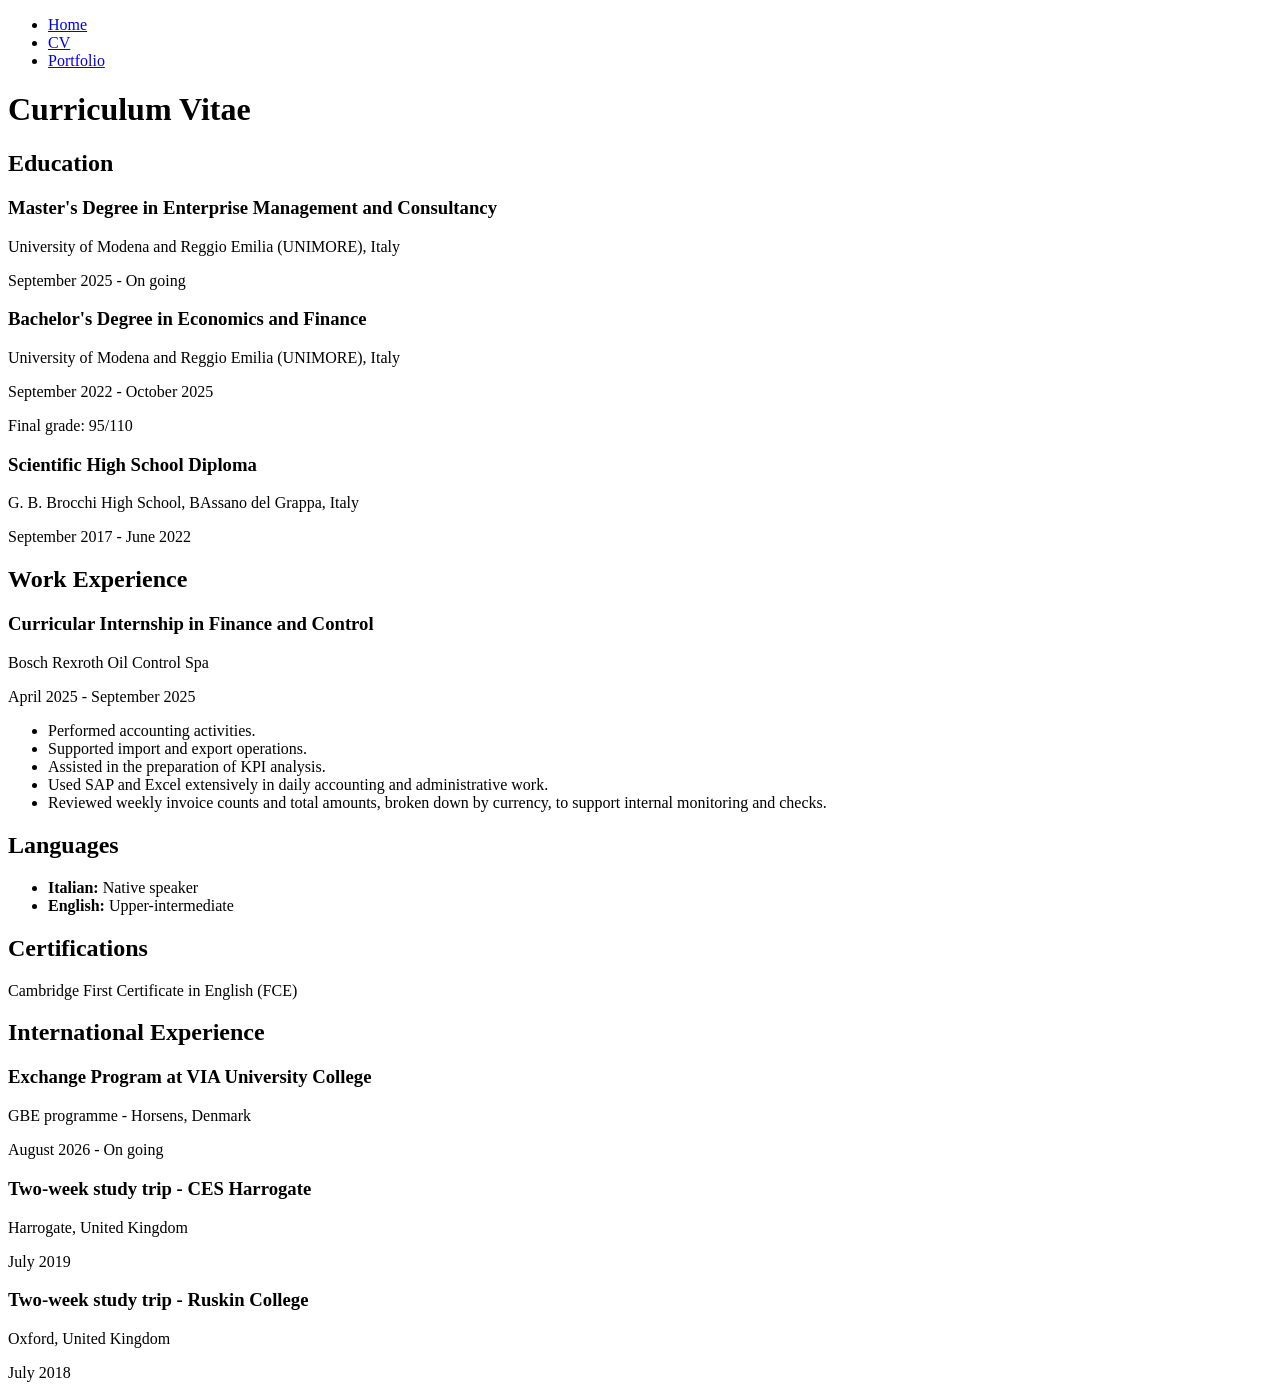
==== cv.html @ c20ce1e0 "Add files via upload" ====
<!doctype html>
<html lang="en">
  <head>
    <meta charset="UTF-8" />
    <meta name="viewport" content="width=device-width, initial-scale=1.0" />
    <title>CV - Vittorio de Leonardis</title>
    <link rel="stylesheet" href="css/style.css" />
  </head>
  <body>
    <header>
      <nav>
        <ul>
          <li><a href="index.html">Home</a></li>
          <li><a href="cv.html" aria-current="page">CV</a></li>
          <li><a href="portfolio.html">Portfolio</a></li>
        </ul>
      </nav>
    </header>
    <main class="cv-page">
      <h1>Curriculum Vitae</h1>
      <section>
        <h2>Education</h2>

        <h3>Master's Degree in Enterprise Management and Consultancy</h3>
        <p>University of Modena and Reggio Emilia (UNIMORE), Italy</p>
        <p>September 2025 - On going</p>

        <h3>Bachelor's Degree in Economics and Finance</h3>
        <p>University of Modena and Reggio Emilia (UNIMORE), Italy</p>
        <p>September 2022 - October 2025</p>
        <p>Final grade: 95/110</p>

        <h3>Scientific High School Diploma</h3>
        <p>G. B. Brocchi High School, BAssano del Grappa, Italy</p>
        <p>September 2017 - June 2022</p>
      </section>
      <section>
        <h2>Work Experience</h2>

        <h3>Curricular Internship in Finance and Control</h3>
        <p>Bosch Rexroth Oil Control Spa</p>
        <p>April 2025 - September 2025</p>
        <ul>
          <li>Performed accounting activities.</li>
          <li>Supported import and export operations.</li>
          <li>Assisted in the preparation of KPI analysis.</li>
          <li>
            Used SAP and Excel extensively in daily accounting and
            administrative work.
          </li>
          <li>
            Reviewed weekly invoice counts and total amounts, broken down by
            currency, to support internal monitoring and checks.
          </li>
        </ul>
      </section>
      <section>
        <h2>Languages</h2>
        <ul>
          <li><strong>Italian:</strong> Native speaker</li>
          <li><strong>English:</strong> Upper-intermediate</li>
        </ul>
      </section>
      <section>
        <h2>Certifications</h2>
        <p>Cambridge First Certificate in English (FCE)</p>
      </section>
      <section>
        <h2>International Experience</h2>
        <h3>Exchange Program at VIA University College</h3>
        <p>GBE programme - Horsens, Denmark</p>
        <p>August 2026 - On going</p>
        <h3>Two-week study trip - CES Harrogate</h3>
        <p>Harrogate, United Kingdom</p>
        <p>July 2019</p>
        <h3>Two-week study trip - Ruskin College</h3>
        <p>Oxford, United Kingdom</p>
        <p>July 2018</p>
      </section>
    </main>
  </body>
</html>
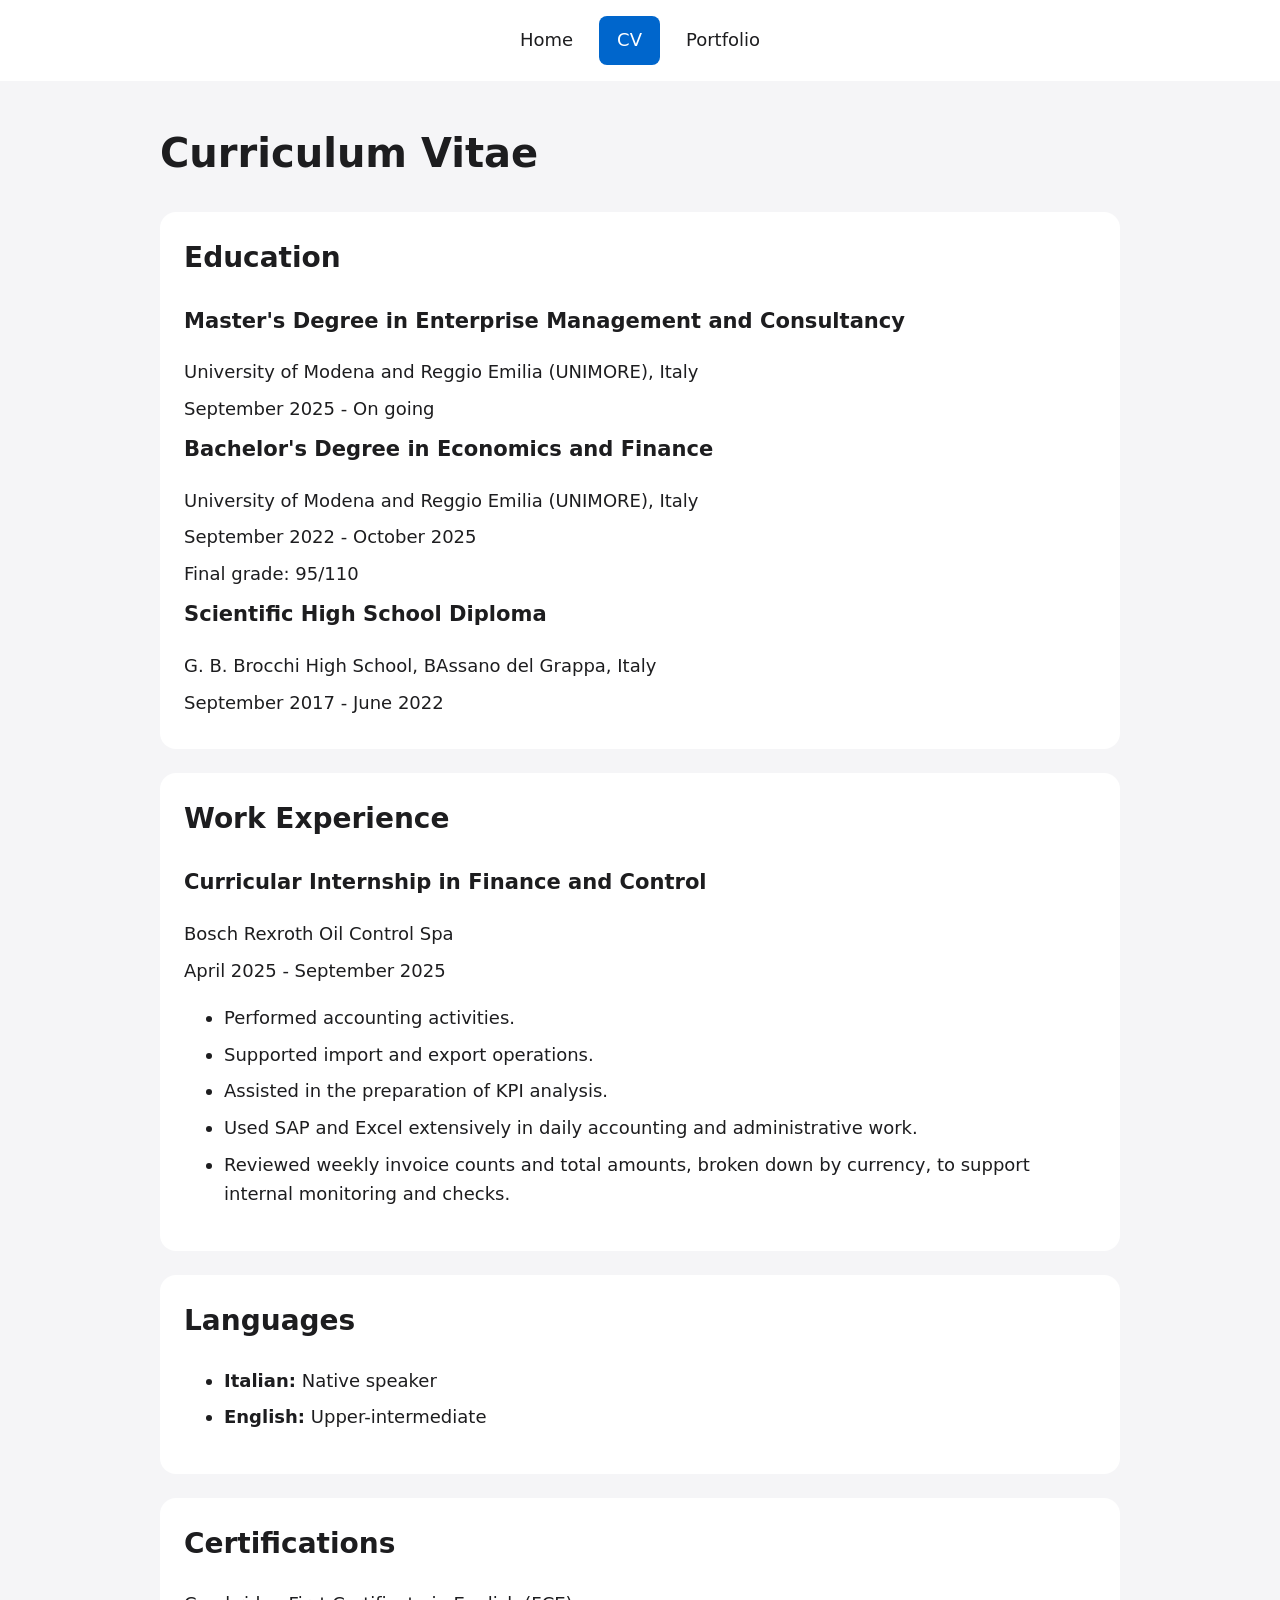
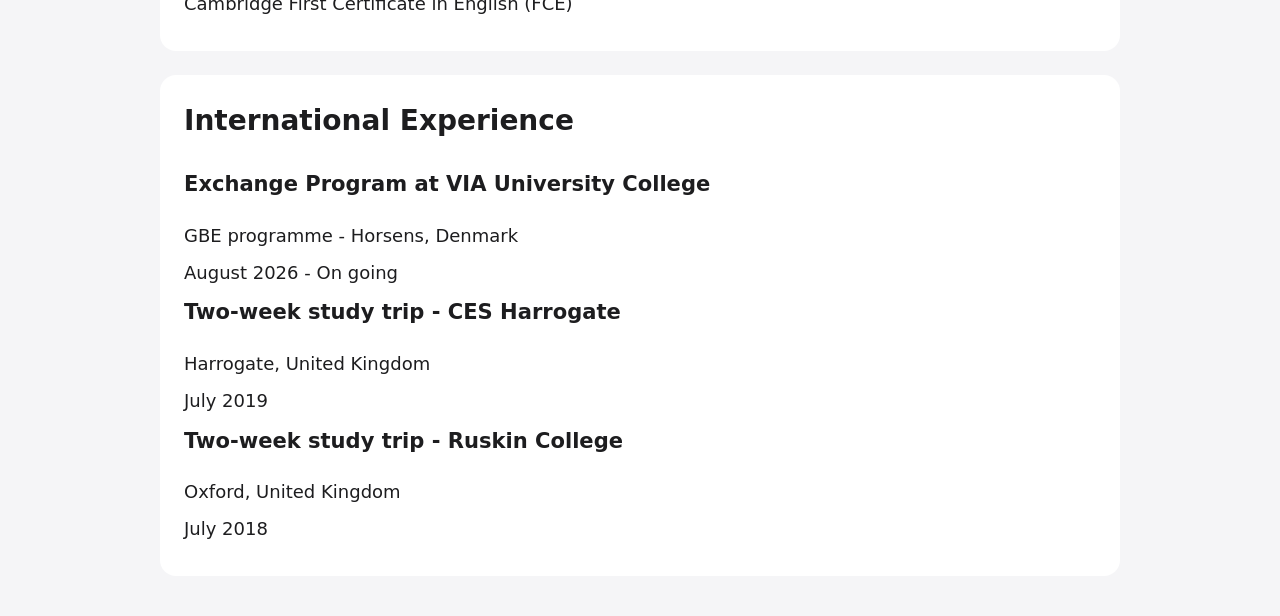
==== commit 64423d03: "Fix stylesheet link in cv.html" ====
--- a/cv.html
+++ b/cv.html
@@ -4,7 +4,7 @@
     <meta charset="UTF-8" />
     <meta name="viewport" content="width=device-width, initial-scale=1.0" />
     <title>CV - Vittorio de Leonardis</title>
-    <link rel="stylesheet" href="css/style.css" />
+    <link rel="stylesheet" href="style.css" />
   </head>
   <body>
     <header>
--- a/style.css
+++ b/style.css
@@ -0,0 +1,116 @@
+:root {
+  --background: #f5f5f7;
+  --text: #1d1d1f;
+}
+* {
+  box-sizing: border-box;
+}
+body {
+  margin: 0;
+  background-color: var(--background);
+  color: var(--text);
+  font-family: system-ui, sans-serif;
+  font-size: 18px;
+  line-height: 1.6;
+}
+main {
+  max-width: 1000px;
+  margin: 40px auto;
+  padding: 0 20px;
+}
+h1 {
+  font-size: 40px;
+}
+h2 {
+  font-size: 28px;
+}
+main img {
+  display: block;
+  max-width: 100%;
+  height: auto;
+  border-radius: 16px;
+}
+header {
+  background-color: #ffffff;
+  padding: 16px 20px;
+}
+nav ul {
+  display: flex;
+  justify-content: center;
+  flex-wrap: wrap;
+  gap: 8px;
+  list-style: none;
+  margin: 0;
+  padding: 0;
+}
+nav a {
+  display: block;
+  padding: 10px 18px;
+  color: var(--text);
+  text-decoration: none;
+  border-radius: 8px;
+}
+nav a:hover {
+  background-color: var(--background);
+}
+nav a[aria-current="page"] {
+  background-color: #0066cc;
+  color: #ffffff;
+}
+.about-layout {
+  display: grid;
+  grid-template-columns: 1fr;
+  gap: 32px;
+  align-items: center;
+}
+.interests {
+  margin-top: 48px;
+}
+.interests li {
+  margin-bottom: 12px;
+}
+.cv-page section {
+  background-color: #ffffff;
+  padding: 24px;
+  margin-bottom: 24px;
+  border-radius: 16px;
+}
+.cv-page h2 {
+  margin-top: 0;
+}
+.cv-page h3 {
+  margin-top: 8px;
+}
+.cv-page p {
+  margin: 8px 0;
+}
+.cv-page li {
+  margin-bottom: 8px;
+}
+.projects-grid {
+  display: grid;
+  grid-template-columns: 1fr;
+  gap: 24px;
+  margin-top: 32px;
+}
+.project-card {
+  background-color: #ffffff;
+  padding: 24px;
+  border-radius: 16px;
+}
+.project-card a {
+  color: #0066cc;
+}
+.project-card a:hover {
+  color: #004f9e;
+}
+@media (min-width: 768px) {
+  .projects-grid {
+    grid-template-columns: repeat(2, 1fr);
+  }
+}
+@media (min-width: 768px) {
+  .about-layout {
+    grid-template-columns: 320px 1fr;
+  }
+}
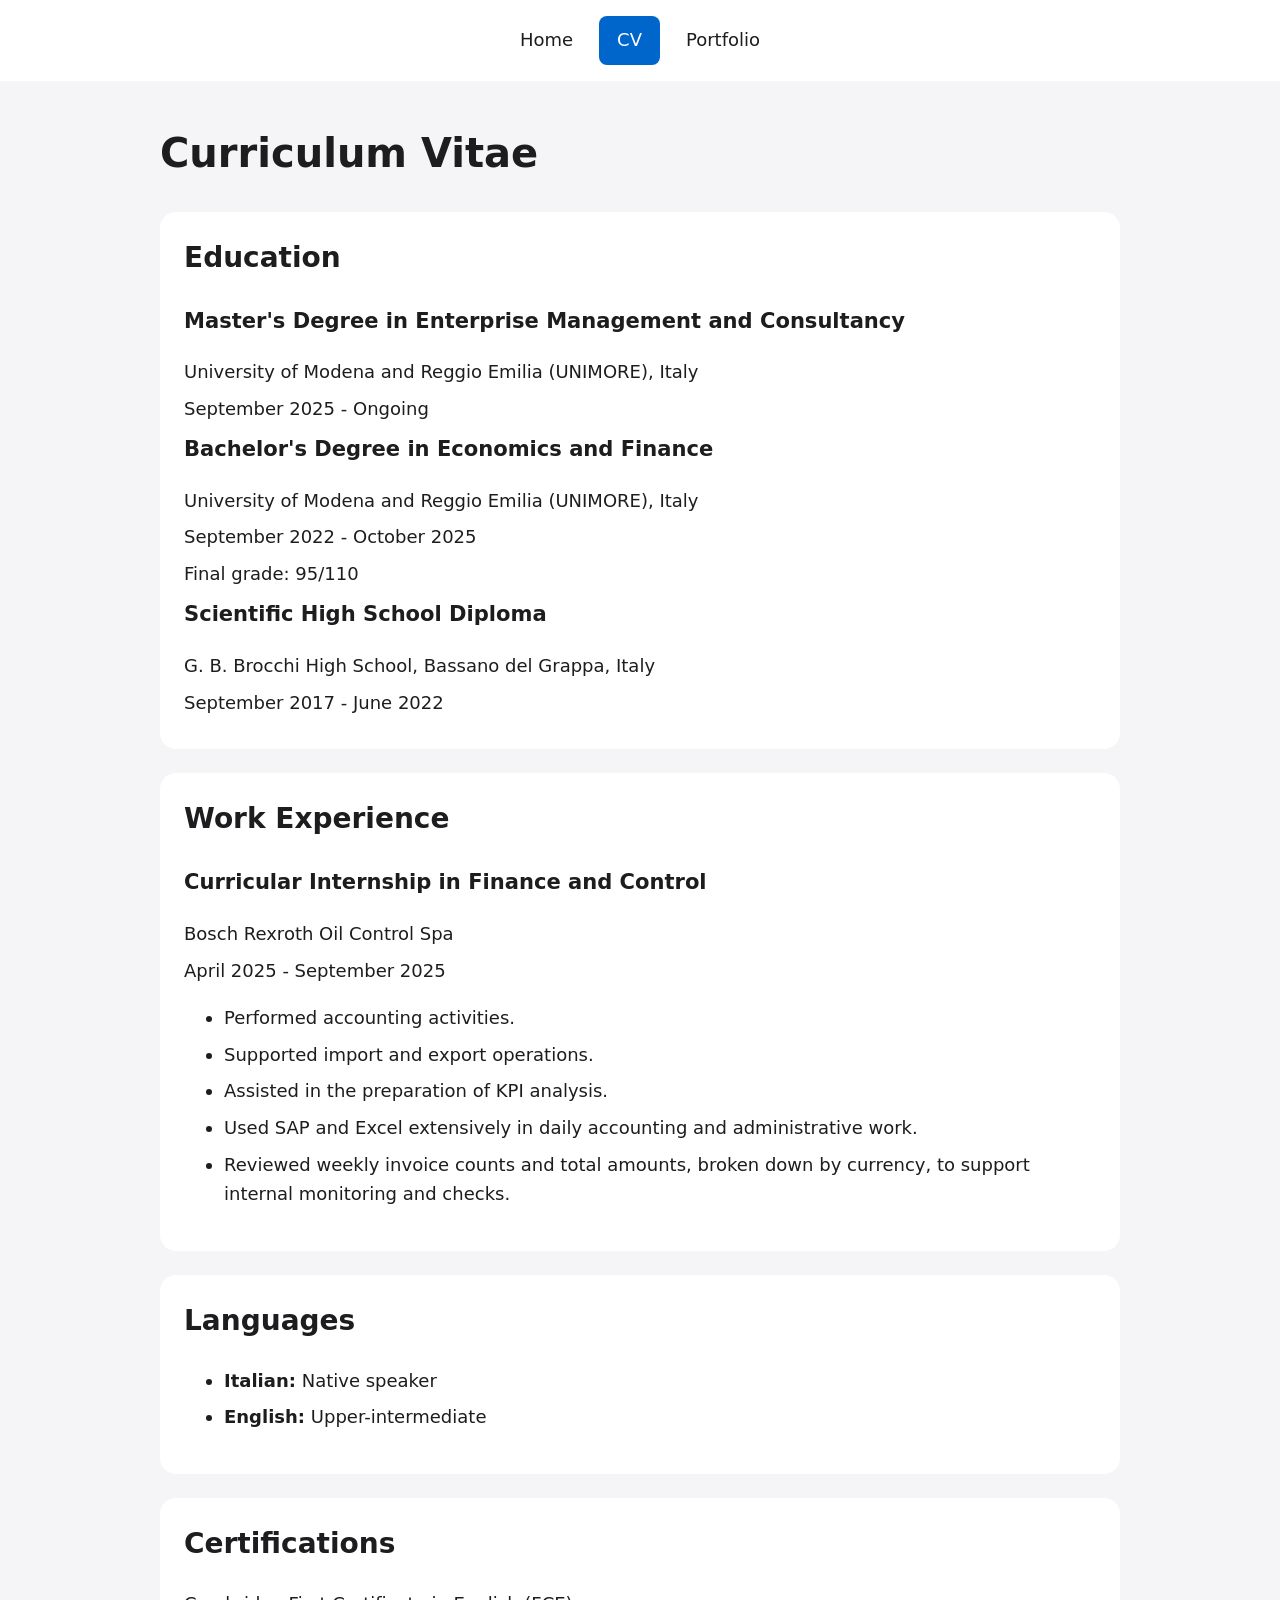
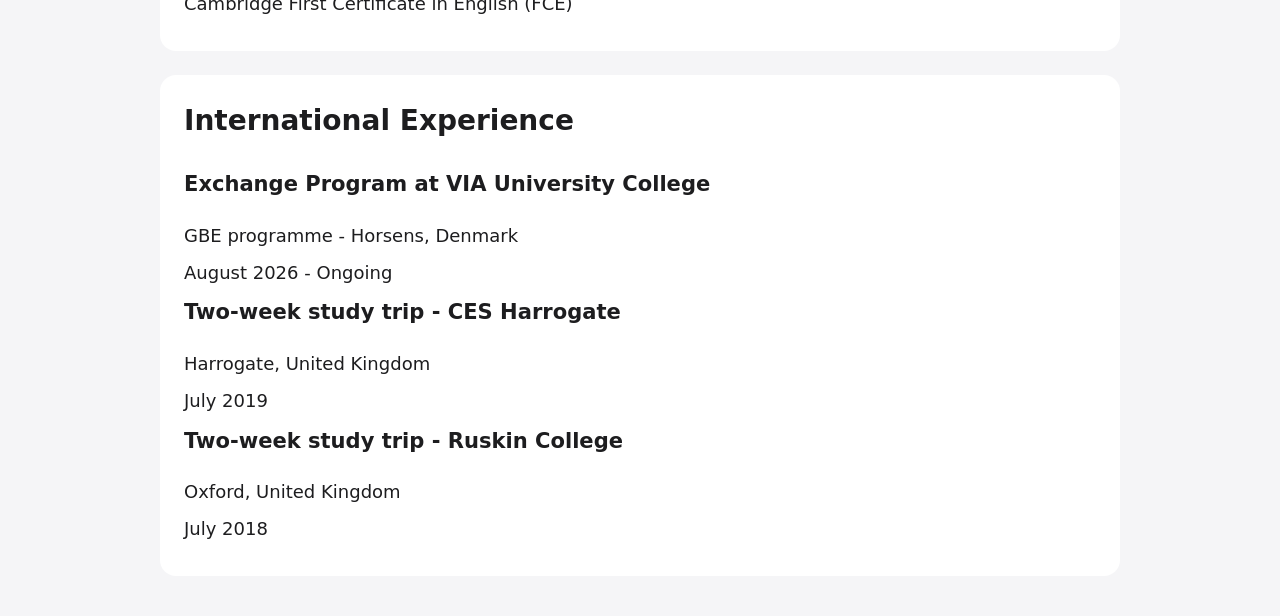
==== commit 9b838eef: "Correct spelling of 'Ongoing' in cv.html" ====
--- a/cv.html
+++ b/cv.html
@@ -23,7 +23,7 @@
 
         <h3>Master's Degree in Enterprise Management and Consultancy</h3>
         <p>University of Modena and Reggio Emilia (UNIMORE), Italy</p>
-        <p>September 2025 - On going</p>
+        <p>September 2025 - Ongoing</p>
 
         <h3>Bachelor's Degree in Economics and Finance</h3>
         <p>University of Modena and Reggio Emilia (UNIMORE), Italy</p>
@@ -31,7 +31,7 @@
         <p>Final grade: 95/110</p>
 
         <h3>Scientific High School Diploma</h3>
-        <p>G. B. Brocchi High School, BAssano del Grappa, Italy</p>
+        <p>G. B. Brocchi High School, Bassano del Grappa, Italy</p>
         <p>September 2017 - June 2022</p>
       </section>
       <section>
@@ -69,7 +69,7 @@
         <h2>International Experience</h2>
         <h3>Exchange Program at VIA University College</h3>
         <p>GBE programme - Horsens, Denmark</p>
-        <p>August 2026 - On going</p>
+        <p>August 2026 - Ongoing</p>
         <h3>Two-week study trip - CES Harrogate</h3>
         <p>Harrogate, United Kingdom</p>
         <p>July 2019</p>
